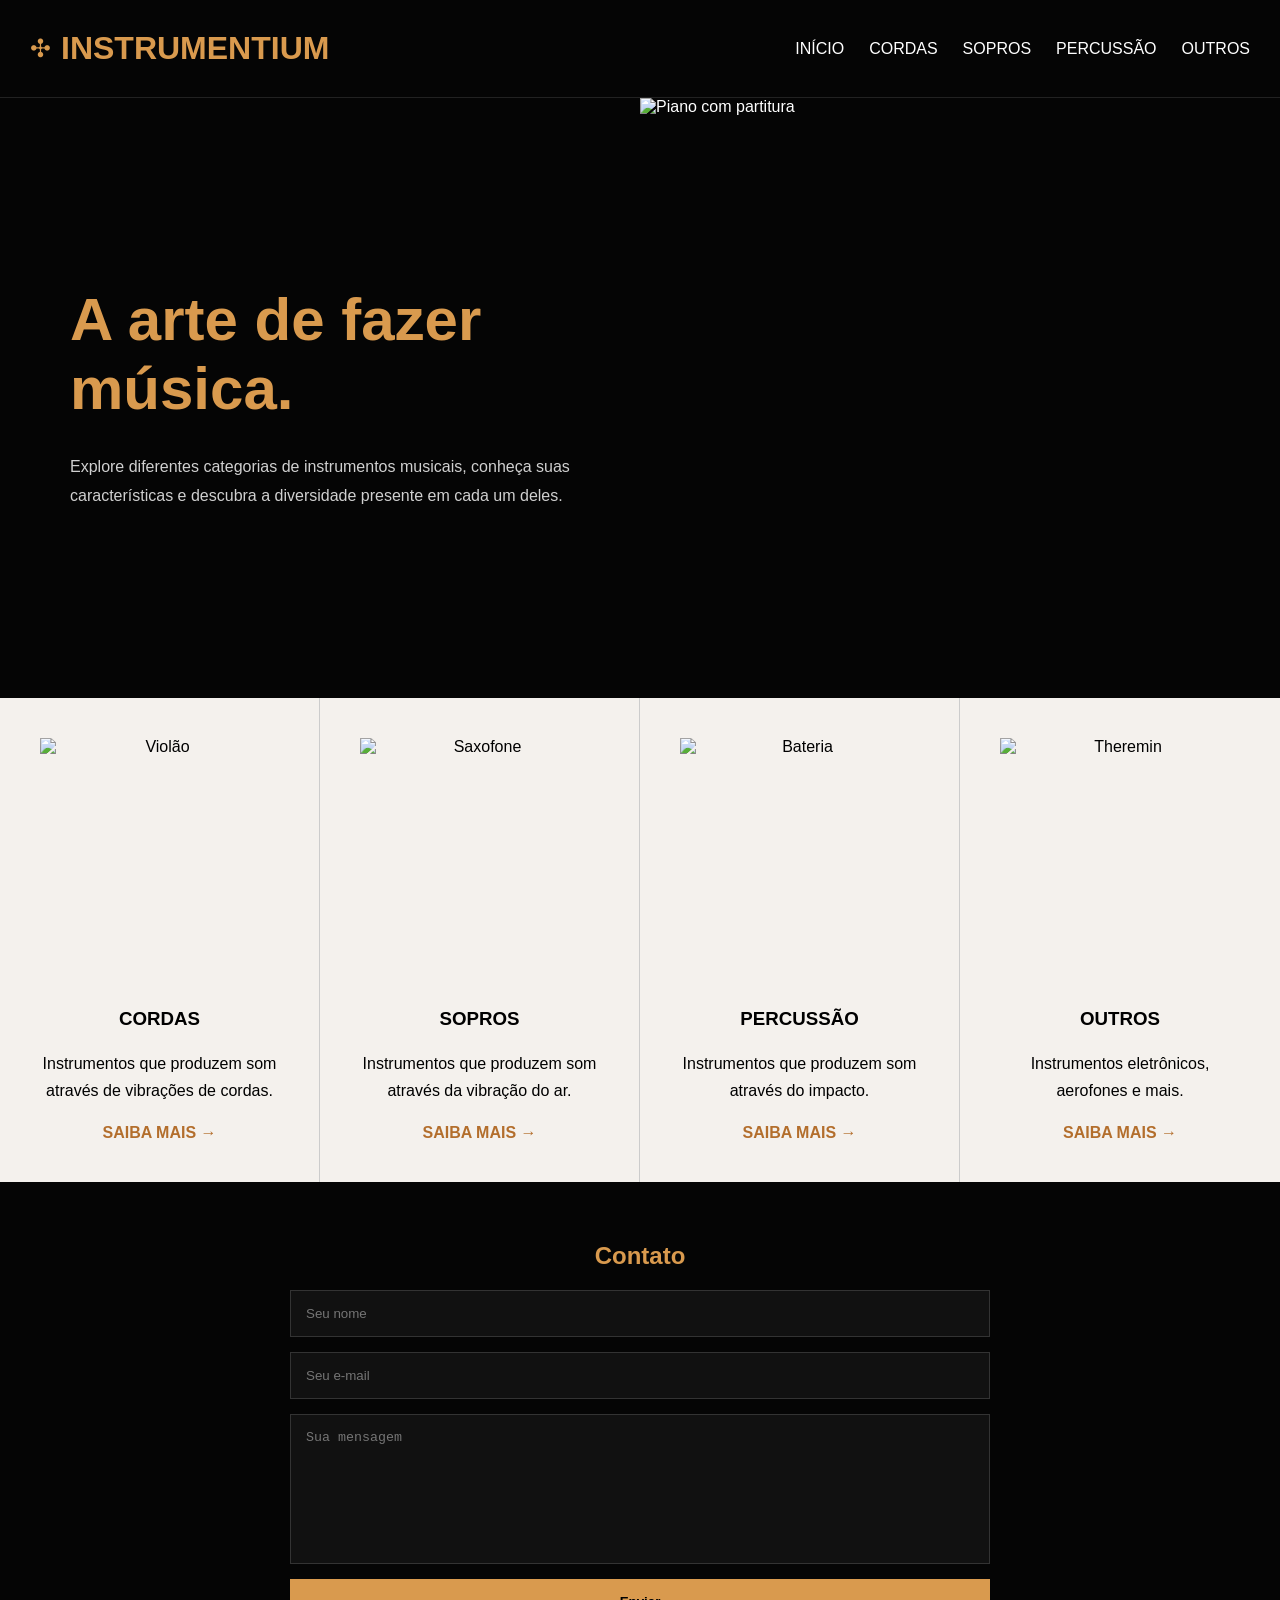
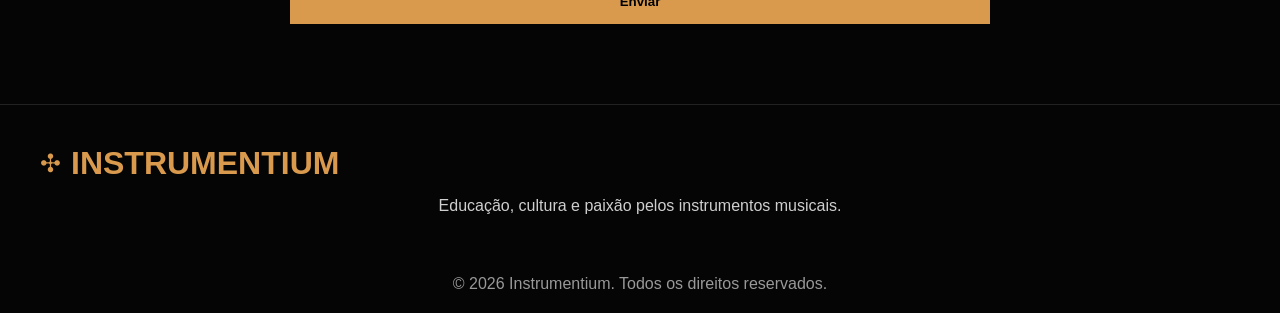
==== index.html @ 23b42a48 "Add files via upload" ====
<!DOCTYPE html>
<html lang="pt-BR">

<head>

<meta charset="UTF-8">
<meta name="viewport" content="width=device-width, initial-scale=1.0">

<meta name="description" content="Instrumentium é um site sobre instrumentos musicais, suas categorias e características.">
<meta name="keywords" content="instrumentos musicais, cordas, sopro, percussão, theremin, música">
<meta name="author" content="Lucas Saramento Brandão">

<link rel="icon" href="imagens/favicon.png" type="image/png">
<title>Instrumentium</title>

<link rel="stylesheet" href="style.css">

<script src="script.js" defer></script>

</head>

<body>

<!-- Áudio -->
<audio autoplay>
<source src="audio/jazz.mp3" type="audio/mpeg">
</audio>

<header>

    <!-- Logo Superior -->
<div class="logo">
<span class="symbol">✣</span>
<h1>INSTRUMENTIUM</h1>
</div>

<!-- Nav dos tipos de instrumentos -->
<nav>
<a href="index.html">INÍCIO</a>
<a href="cordas.html">CORDAS</a>
<a href="sopros.html">SOPROS</a>
<a href="percussao.html">PERCUSSÃO</a>
<a href="outros.html">OUTROS</a>
</nav>

</header>


<section class="inicio">

<div class="texto-inicio">


<!-- Introdução/Apresentação -->
<h2>A arte de fazer música.</h2>

<p>
Explore diferentes categorias de instrumentos musicais,
conheça suas características e descubra a diversidade presente em cada um deles.
</p>

</div>

<div class="imagem-inicio">

<img
src="imagens/piano.png"
alt="Piano com partitura">

</div>

</section>

<!-- Section dos tipos de instrumentos -->
<section class="categorias">

<div class="caixa">

<img
src="imagens/violao_inicio.jpg"
alt="Violão">

<h3>CORDAS</h3>

<p>
Instrumentos que produzem som através de vibrações de cordas.
</p>

<a href="cordas.html">SAIBA MAIS →</a>

</div>


<div class="caixa">

<img
src="imagens/sax_inicio.jpg"
alt="Saxofone">

<h3>SOPROS</h3>

<p>
Instrumentos que produzem som através da vibração do ar.
</p>

<a href="sopros.html">SAIBA MAIS →</a>

</div>


<div class="caixa">

<img
src="imagens/bateria_inicio.jpg"
alt="Bateria">

<h3>PERCUSSÃO</h3>

<p>
Instrumentos que produzem som através do impacto.
</p>

<a href="percussao.html">SAIBA MAIS →</a>

</div>


<div class="caixa">

<img
src="imagens/theremin_inicio.jpg"
alt="Theremin">

<h3>OUTROS</h3>

<p>
Instrumentos eletrônicos, aerofones e mais.
</p>

<a href="outros.html">SAIBA MAIS →</a>

</div>

</section>


<!-- Contato -->
<section class="contato">

<h2>Contato</h2>

<form id="form-contato">

<input type="text" id="nome" placeholder="Seu nome" required>

<input type="email" id="email" placeholder="Seu e-mail" required>

<textarea id="mensagem" placeholder="Sua mensagem" required></textarea>

<button type="submit">Enviar</button>

</form>

<p id="mensagem-envio"></p>

</section>


<footer>

<!-- Logo Inferior -->
<div class="logo">
<span class="symbol">✣</span>
<h1>INSTRUMENTIUM</h1>
</div>

<!-- Slogan e Copyright Fictício -->
<p>
Educação, cultura e paixão pelos instrumentos musicais.
</p>

</footer>


<div class="copyright">
© 2026 Instrumentium. Todos os direitos reservados.
</div>

</body>

</html>
---- style.css ----
/* RESET */
*{
    margin:0;
    padding:0;
    box-sizing:border-box;
}

body{
    background:#050505;
    color:white;
    font-family:Arial, sans-serif;
}

img{
    width:100%;
    display:block;
}

/* TOPO */

header{
    display:flex;
    justify-content:space-between;
    align-items:center;
    padding:30px;
    border-bottom:1px solid #222;
}

.logo{
    display:flex;
    align-items:center;
    gap:10px;
}

.logo h1{
    color:#d99a4e;
    font-size:32px;
}

.symbol{
    color:#d99a4e;
    font-size:25px;
}

nav{
    display:flex;
    gap:25px;
}

nav a{
    color:white;
    text-decoration:none;
    transition:0.3s;
}

nav a:hover{
    color:#d99a4e;
}

/* INÍCIO */

.inicio{
    display:grid;
    grid-template-columns:1fr 1fr;
    min-height:600px;
}

.texto-inicio{
    padding:70px;
    display:flex;
    flex-direction:column;
    justify-content:center;
}

.texto-inicio h2{
    font-size:60px;
    margin-bottom:30px;
    color:#d99a4e;
}

.texto-inicio p{
    color:#d0d0d0;
    line-height:1.8;
}

.imagem-inicio img{
    height:100%;
    object-fit:cover;
}

/* CATEGORIAS */

.categorias{
    display:grid;
    grid-template-columns:repeat(4,1fr);
    background:#f4f1ed;
    color:black;
}

.caixa{
    padding:40px;
    text-align:center;
    border-right:1px solid #ccc;
}

.caixa:last-child{
    border-right:none;
}

.caixa img{
    height:250px;
    object-fit:contain;
    margin-bottom:20px;
}

.caixa h3{
    margin-bottom:20px;
}

.caixa p{
    line-height:1.7;
    margin-bottom:20px;
}

.caixa a{
    color:#b36e2c;
    text-decoration:none;
    font-weight:bold;
}

/* TÍTULO DAS PÁGINAS */

.titulo-pagina{
    padding:80px 30px;
    text-align:center;
}

.titulo-pagina h2{
    font-size:55px;
    color:#d99a4e;
    margin-bottom:20px;
}

.titulo-pagina p{
    color:#d0d0d0;
    max-width:800px;
    margin:auto;
    line-height:1.7;
}

/* INSTRUMENTOS */

.instrumentos{
    display:grid;
    grid-template-columns:repeat(3,1fr);
    gap:30px;
    padding:40px;
}

.instrument-card{
    background:#0f0f0f;
    border:1px solid #222;
    overflow:hidden;
    cursor:pointer;

    opacity:0;
    transform:translateY(30px);
    transition:0.6s;
}

.instrument-card.aparecer{
    opacity:1;
    transform:translateY(0);
}

.instrument-card:hover{
    transform:translateY(0) scale(1.03);
}

.instrument-card img{
    height:250px;
    object-fit:cover;
}

.content{
    padding:25px;
}

.content h3{
    color:#d99a4e;
    margin-bottom:15px;
}

.content p{
    color:#d0d0d0;
    line-height:1.7;
}

/* CONTATO */

.contato{
    padding:60px;
    text-align:center;
}

.contato h2{
    margin-bottom:20px;
    color:#d99a4e;
}

#form-contato{
    max-width:700px;
    margin:auto;

    display:flex;
    flex-direction:column;
    gap:15px;
}

input,
textarea{
    padding:15px;
    border:1px solid #333;
    background:#111;
    color:white;
}

textarea{
    height:150px;
    resize:none;
}

button{
    padding:15px;
    border:none;
    background:#d99a4e;
    color:black;
    cursor:pointer;
    font-weight:bold;
    transition:0.3s;
}

button:hover{
    transform:scale(1.03);
}

#mensagem-envio{
    margin-top:20px;
}

/* RODAPÉ */

footer{
    border-top:1px solid #222;
    padding:40px;
    text-align:center;
}

footer p{
    color:#cfcfcf;
    margin-top:15px;
}

.copyright{
    text-align:center;
    padding:20px;
    color:#999;
}

/* RESPONSIVO */

@media(max-width:900px){

    .inicio{
        grid-template-columns:1fr;
    }

    .categorias{
        grid-template-columns:1fr 1fr;
    }

    .instrumentos{
        grid-template-columns:1fr;
    }

}

@media(max-width:700px){

    header{
        flex-direction:column;
        gap:20px;
    }

    nav{
        flex-wrap:wrap;
        justify-content:center;
    }

    .categorias{
        grid-template-columns:1fr;
    }

    .texto-inicio h2{
        font-size:40px;
    }

    .titulo-pagina h2{
        font-size:40px;
    }

}
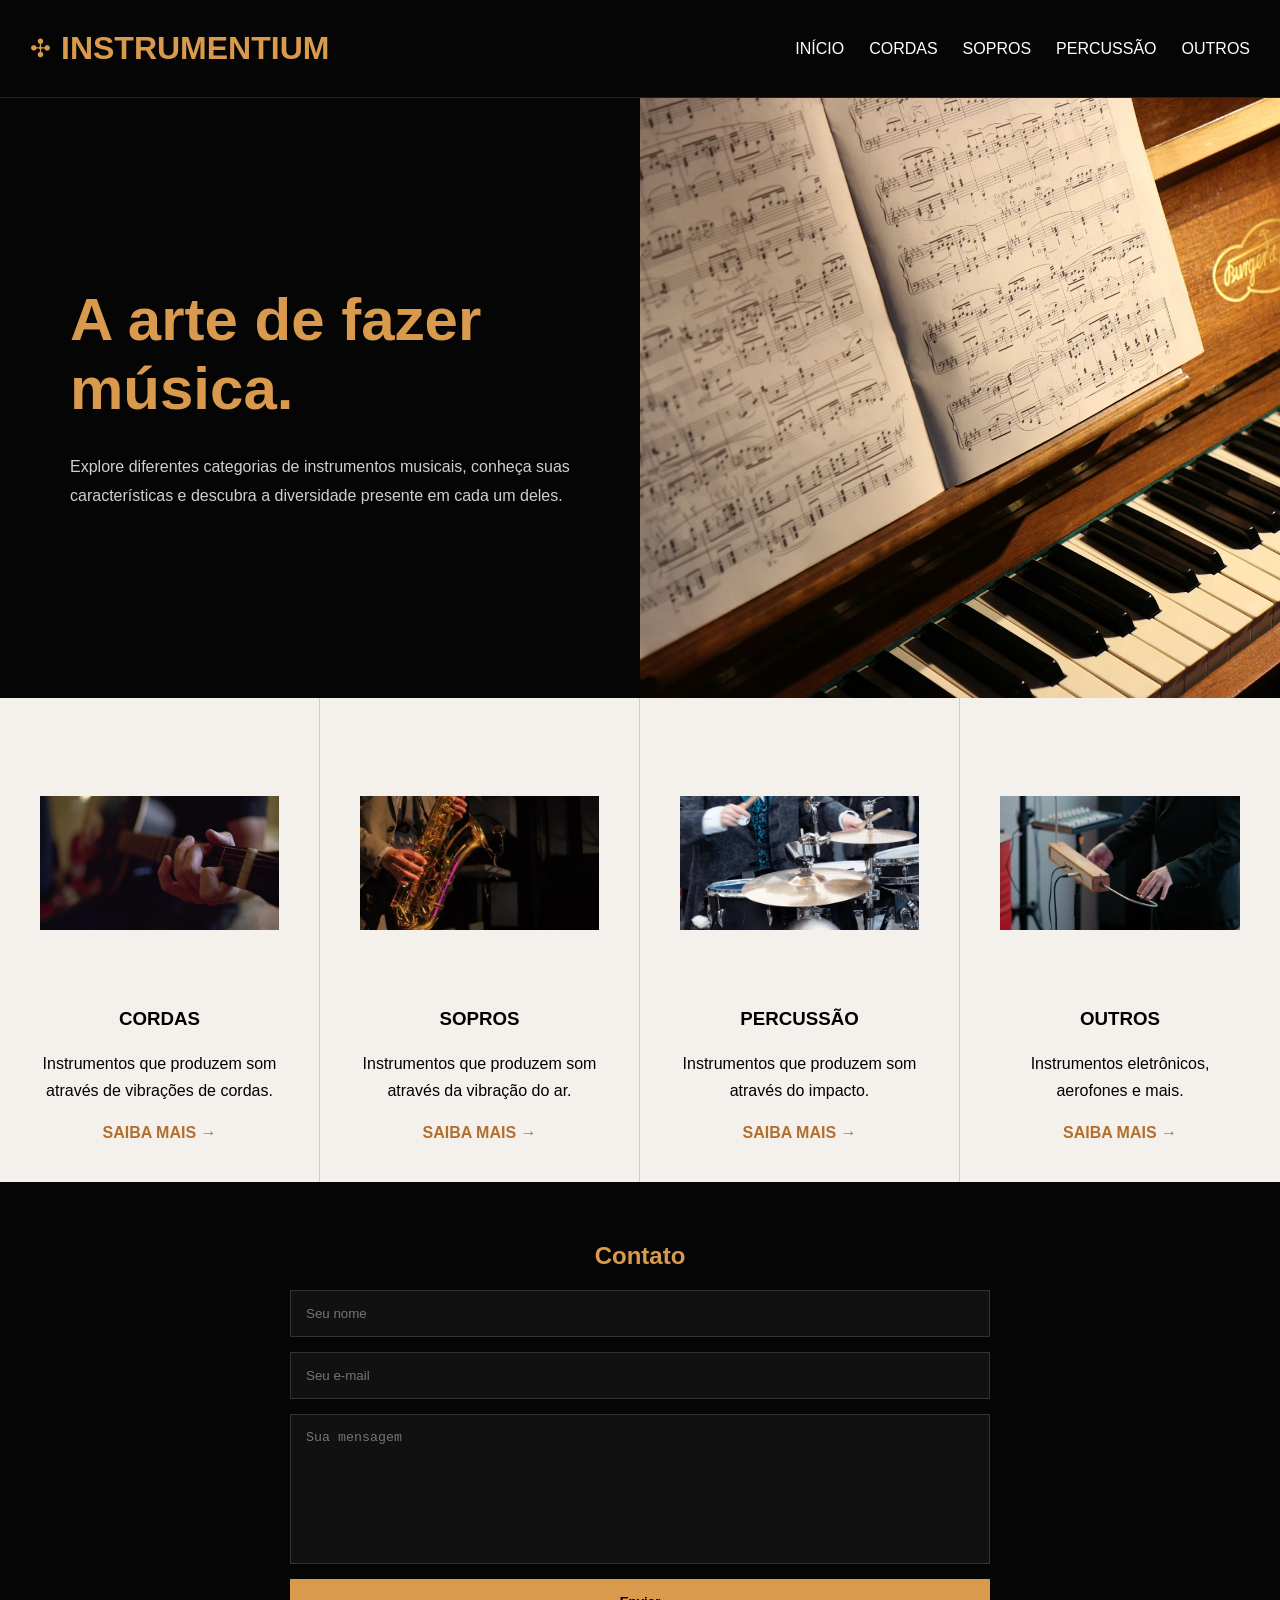
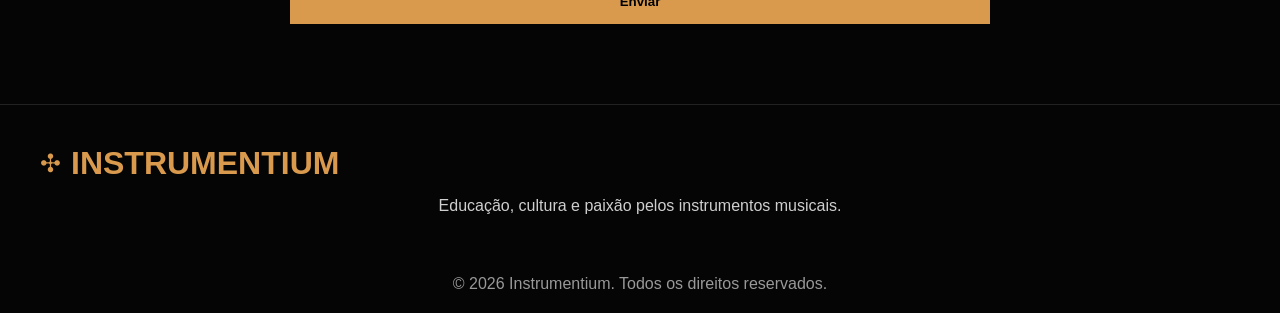
==== commit c78a769b: "Update slogan comment in index.html" ====
--- a/index.html
+++ b/index.html
@@ -174,7 +174,7 @@
 <h1>INSTRUMENTIUM</h1>
 </div>
 
-<!-- Slogan e Copyright Fictício -->
+<!-- Slogan e Copyright -->
 <p>
 Educação, cultura e paixão pelos instrumentos musicais.
 </p>
@@ -188,4 +188,4 @@
 
 </body>
 
-</html>+</html>
